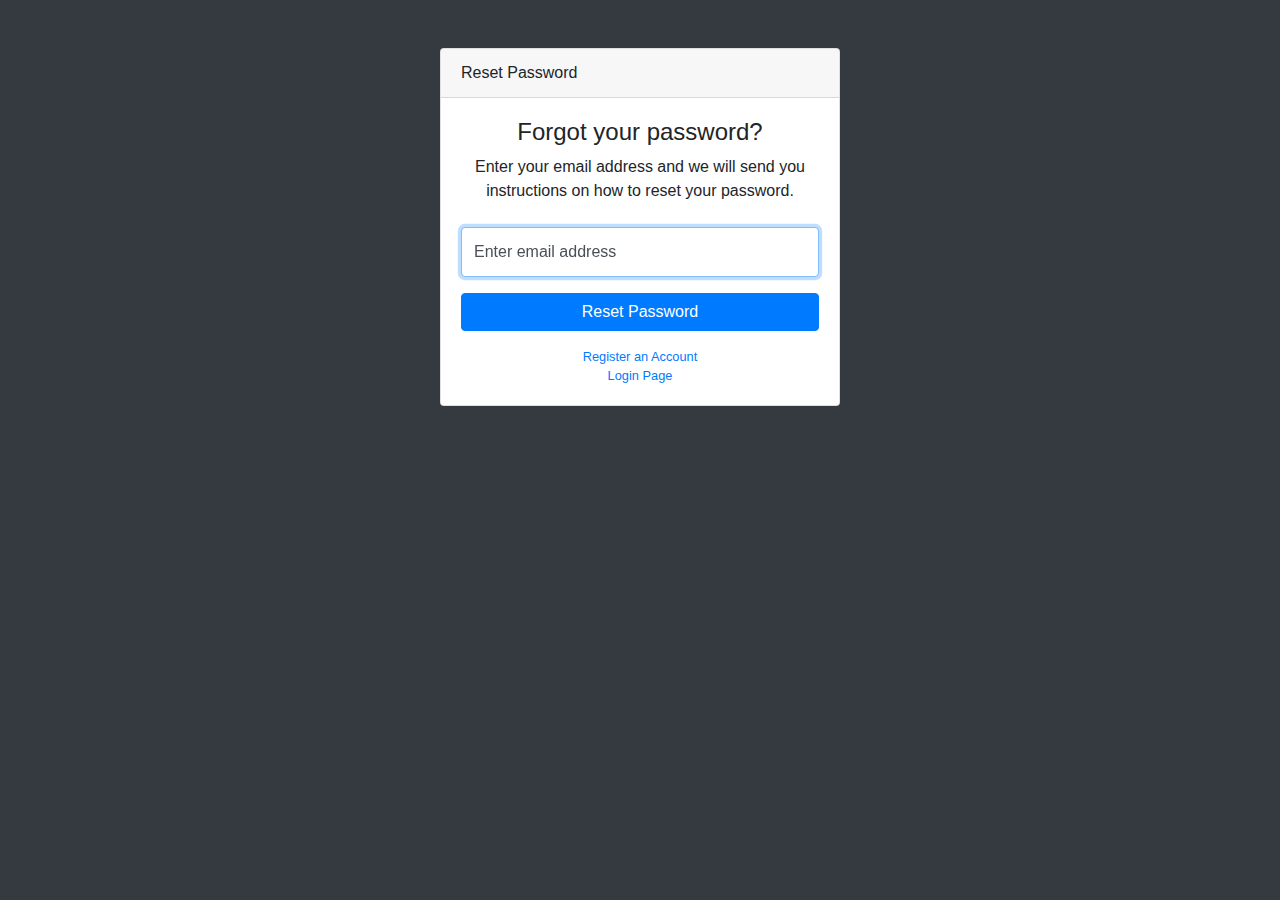
==== web/forgot-password.html @ 07259f41 "1" ====
<!DOCTYPE html>
<html lang="en">

<head>

  <meta charset="utf-8">
  <meta http-equiv="X-UA-Compatible" content="IE=edge">
  <meta name="viewport" content="width=device-width, initial-scale=1, shrink-to-fit=no">
  <meta name="description" content="">
  <meta name="author" content="">

  <title>SB Admin - Forgot Password</title>

  <!-- Custom fonts for this template-->
  <link href="vendor/fontawesome-free/css/all.min.css" rel="stylesheet" type="text/css">

  <!-- Custom styles for this template-->
  <link href="css/sb-admin.css" rel="stylesheet">

</head>

<body class="bg-dark">

  <div class="container">
    <div class="card card-login mx-auto mt-5">
      <div class="card-header">Reset Password</div>
      <div class="card-body">
        <div class="text-center mb-4">
          <h4>Forgot your password?</h4>
          <p>Enter your email address and we will send you instructions on how to reset your password.</p>
        </div>
        <form>
          <div class="form-group">
            <div class="form-label-group">
              <input type="email" id="inputEmail" class="form-control" placeholder="Enter email address" required="required" autofocus="autofocus">
              <label for="inputEmail">Enter email address</label>
            </div>
          </div>
          <a class="btn btn-primary btn-block" href="login.html">Reset Password</a>
        </form>
        <div class="text-center">
          <a class="d-block small mt-3" href="register.html">Register an Account</a>
          <a class="d-block small" href="login.html">Login Page</a>
        </div>
      </div>
    </div>
  </div>

  <!-- Bootstrap core JavaScript-->
  <script src="vendor/jquery/jquery.min.js"></script>
  <script src="vendor/bootstrap/js/bootstrap.bundle.min.js"></script>

  <!-- Core plugin JavaScript-->
  <script src="vendor/jquery-easing/jquery.easing.min.js"></script>

</body>

</html>
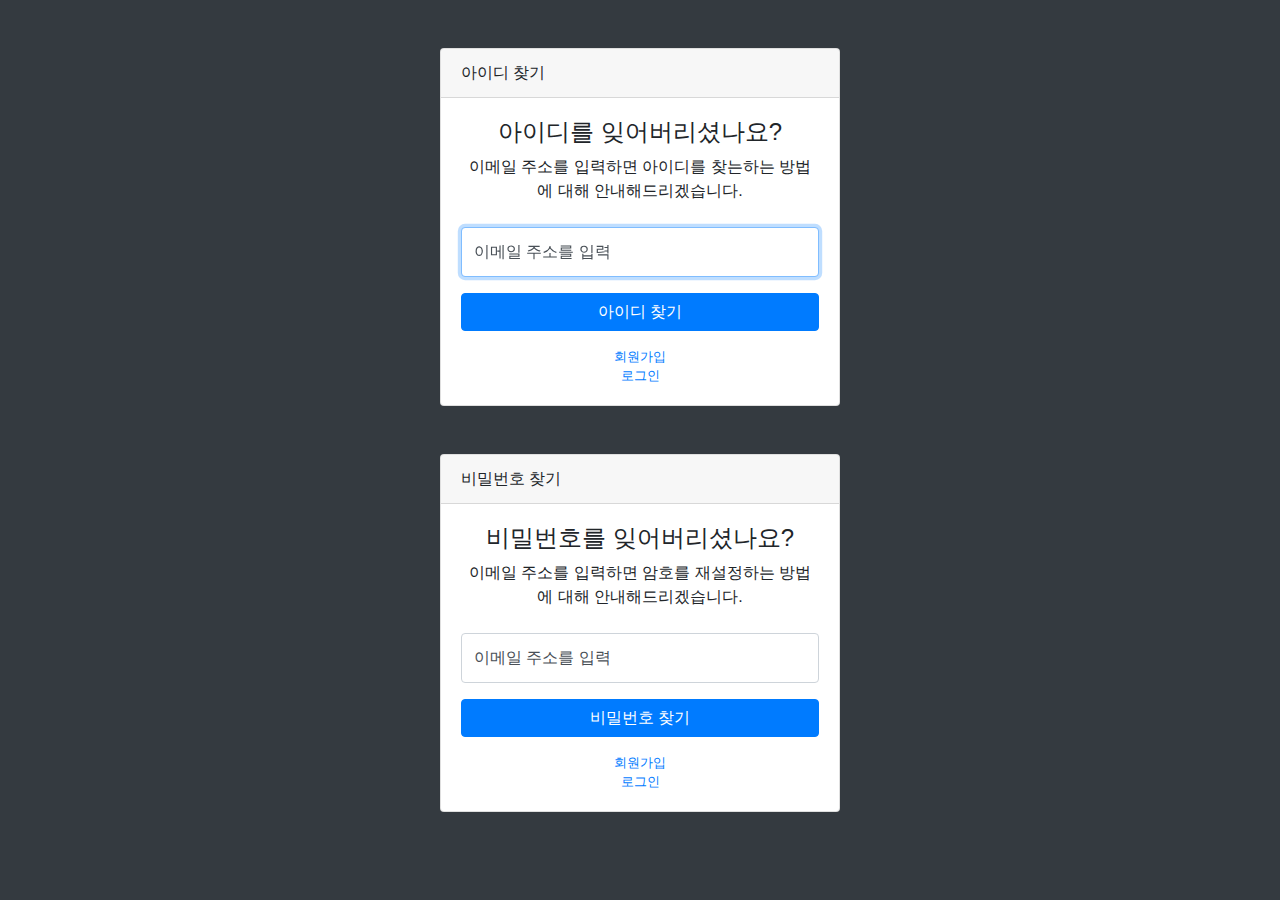
==== commit aad5f8f7: "1" ====
--- a/web/forgot-password.html
+++ b/web/forgot-password.html
@@ -23,24 +23,49 @@
 
   <div class="container">
     <div class="card card-login mx-auto mt-5">
-      <div class="card-header">Reset Password</div>
+      <div class="card-header">아이디 찾기</div>
       <div class="card-body">
         <div class="text-center mb-4">
-          <h4>Forgot your password?</h4>
-          <p>Enter your email address and we will send you instructions on how to reset your password.</p>
+          <h4>아이디를 잊어버리셨나요?</h4>
+          <p>이메일 주소를 입력하면 아이디를 찾는하는 방법에 대해 안내해드리겠습니다.</p>
         </div>
         <form>
           <div class="form-group">
             <div class="form-label-group">
-              <input type="email" id="inputEmail" class="form-control" placeholder="Enter email address" required="required" autofocus="autofocus">
-              <label for="inputEmail">Enter email address</label>
+              <input type="email" id="inputEmail" class="form-control" placeholder="이메일 주소를 입력" required="required" autofocus="autofocus">
+              <label for="inputEmail">이메일 주소를 입력</label>
             </div>
           </div>
-          <a class="btn btn-primary btn-block" href="login.html">Reset Password</a>
+          <a class="btn btn-primary btn-block" href="login.html">아이디 찾기</a>
         </form>
         <div class="text-center">
-          <a class="d-block small mt-3" href="register.html">Register an Account</a>
-          <a class="d-block small" href="login.html">Login Page</a>
+          <a class="d-block small mt-3" href="register.html">회원가입</a>
+          <a class="d-block small" href="login.html">로그인</a>
+        </div>
+      </div>
+    </div>
+  </div>
+
+  <div class="container">
+    <div class="card card-login mx-auto mt-5">
+      <div class="card-header">비밀번호 찾기</div>
+      <div class="card-body">
+        <div class="text-center mb-4">
+          <h4>비밀번호를 잊어버리셨나요?</h4>
+          <p>이메일 주소를 입력하면 암호를 재설정하는 방법에 대해 안내해드리겠습니다.</p>
+        </div>
+        <form>
+          <div class="form-group">
+            <div class="form-label-group">
+              <input type="email" id="inputEmail" class="form-control" placeholder="이메일 주소를 입력" required="required" autofocus="autofocus">
+              <label for="inputEmail">이메일 주소를 입력</label>
+            </div>
+          </div>
+          <a class="btn btn-primary btn-block" href="login.html">비밀번호 찾기</a>
+        </form>
+        <div class="text-center">
+          <a class="d-block small mt-3" href="register.html">회원가입</a>
+          <a class="d-block small" href="login.html">로그인</a>
         </div>
       </div>
     </div>
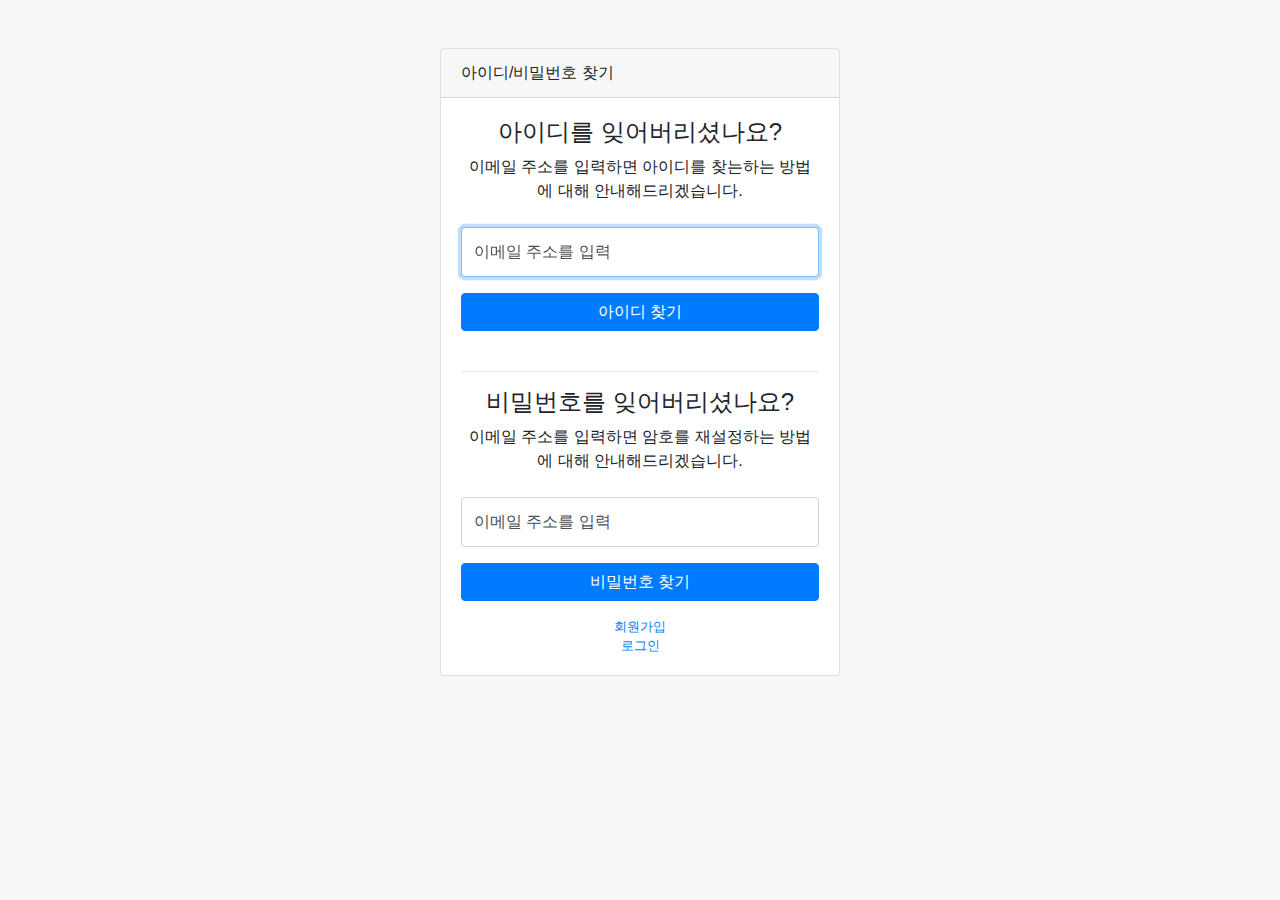
==== commit f45a8b1d: "0212" ====
--- a/web/forgot-password.html
+++ b/web/forgot-password.html
@@ -23,7 +23,7 @@
 
   <div class="container">
     <div class="card card-login mx-auto mt-5">
-      <div class="card-header">아이디 찾기</div>
+      <div class="card-header">아이디/비밀번호 찾기</div>
       <div class="card-body">
         <div class="text-center mb-4">
           <h4>아이디를 잊어버리셨나요?</h4>
@@ -38,22 +38,14 @@
           </div>
           <a class="btn btn-primary btn-block" href="login.html">아이디 찾기</a>
         </form>
-        <div class="text-center">
-          <a class="d-block small mt-3" href="register.html">회원가입</a>
-          <a class="d-block small" href="login.html">로그인</a>
-        </div>
-      </div>
-    </div>
-  </div>
+        <br>
+        <hr>
 
-  <div class="container">
-    <div class="card card-login mx-auto mt-5">
-      <div class="card-header">비밀번호 찾기</div>
-      <div class="card-body">
         <div class="text-center mb-4">
           <h4>비밀번호를 잊어버리셨나요?</h4>
           <p>이메일 주소를 입력하면 암호를 재설정하는 방법에 대해 안내해드리겠습니다.</p>
         </div>
+
         <form>
           <div class="form-group">
             <div class="form-label-group">
@@ -63,6 +55,7 @@
           </div>
           <a class="btn btn-primary btn-block" href="login.html">비밀번호 찾기</a>
         </form>
+
         <div class="text-center">
           <a class="d-block small mt-3" href="register.html">회원가입</a>
           <a class="d-block small" href="login.html">로그인</a>
